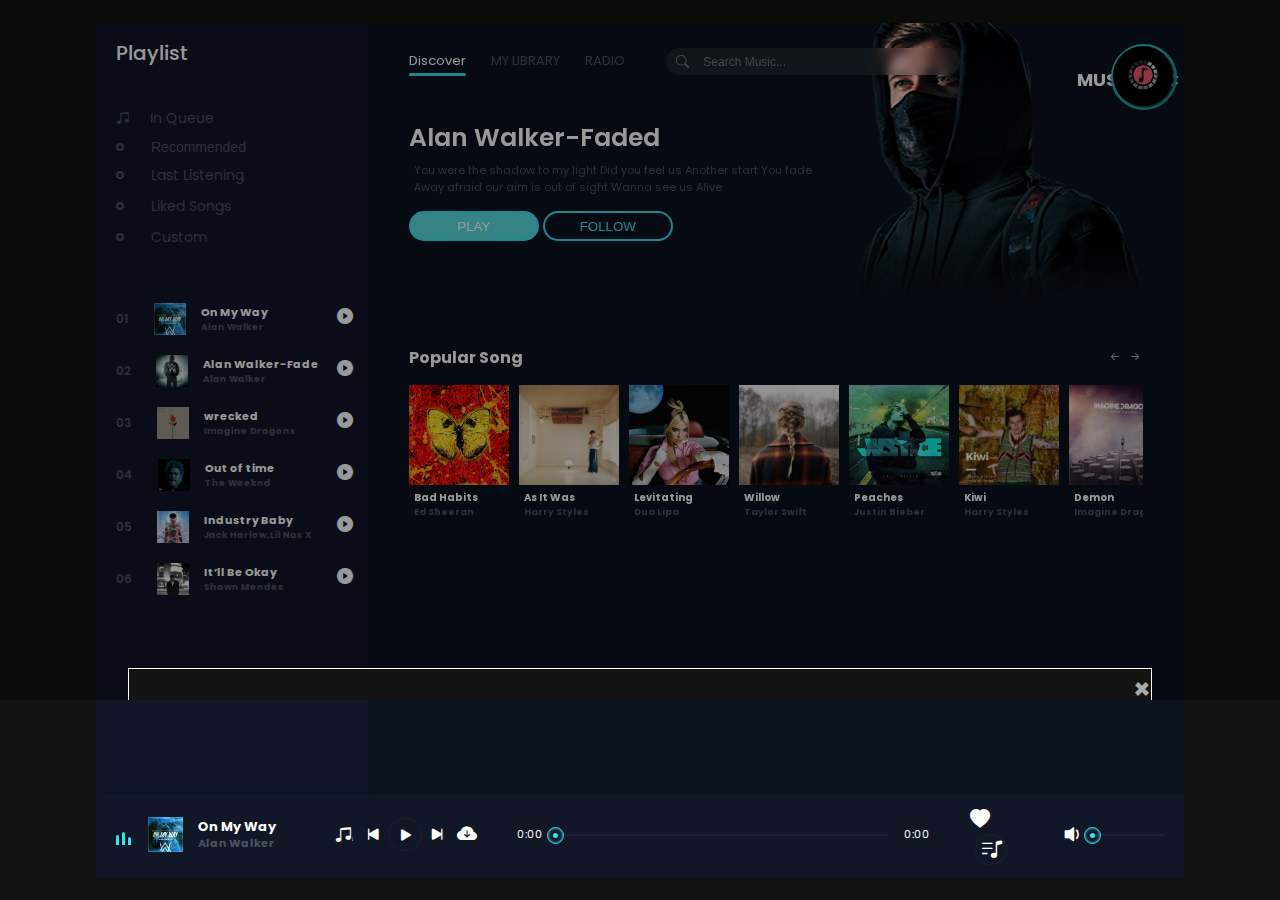
==== player.html @ 67da4c78 "Add files via upload" ====
<!DOCTYPE html>
<html lang="en">

<head>
    <meta charset="UTF-8">
    <meta name="viewport" content="width=device-width, initial-scale=1.0">
    <link rel="stylesheet" href="https://cdn.jsdelivr.net/npm/bootstrap-icons@1.7.2/font/bootstrap-icons.css">
    <link rel="stylesheet" href="style.css">
    <title>Music App</title>
</head>

<body>
    
<header>
    
    <div class="menu_side">
        <h1>Playlist</h1>
        <div class="playlist">
            <h4 class="active"><span></span><i class="bi bi-music-note-beamed"></i> In Queue</h4>
            <h4 ><span></span><i class="bi bi-music-note-beamed"></i><button id="myBtn">Recommended</button></h4>
            <h4 ><span></span><i class="bi bi-music-note-beamed"></i> Last Listening</h4>
            <h4 ><span></span><i class="bi bi-music-note-beamed"></i> Liked Songs</h4>
            <h4 ><span></span><i class="bi bi-music-note-beamed"></i> Custom</h4>
        </div>
        <div id="myModal" class="modal">
            <div class="modal-content">
                <span class="close">&times;</span>
                <iframe src="genre.html"  width="100%" height="100%" frameborder="0"></iframe>
            </div>
        </div>

        <div class="menu_song">
            <li class="songItem">
                <span>01</span>
                <img src="img/1.jpg" alt="Alan">
                <h5>
                    On My Way
                    <div class="subtitle">Alan Walker</div>
                </h5>
                    <i class="bi playListPlay bi-play-circle-fill" id="1"></i>
            </li>
            <li class="songItem">
                <span>02</span>
                <img src="img/1.jpg" alt="Alan">
                <h5>
                    On My Way
                    <div class="subtitle">Alan Walker</div>
                </h5>
                    <i class="bi playListPlay bi-play-circle-fill" id="2"></i>
            </li>
            <li class="songItem">
                <span>03</span>
                <img src="img/1.jpg" alt="Alan">
                <h5>
                    On My Way
                    <div class="subtitle">Alan Walker</div>
                </h5>
                    <i class="bi playListPlay bi-play-circle-fill" id="3"></i>
            </li>
            <li class="songItem">
                <span>04</span>
                <img src="img/1.jpg" alt="Alan">
                <h5>
                    On My Way
                    <div class="subtitle">Alan Walker</div>
                </h5>
                    <i class="bi playListPlay bi-play-circle-fill" id="4"></i>
            </li>
            <li class="songItem">
                <span>05</span>
                <img src="img/1.jpg" alt="Alan">
                <h5>
                    On My Way
                    <div class="subtitle">Alan Walker</div>
                </h5>
                    <i class="bi playListPlay bi-play-circle-fill" id="5"></i>
            </li>
            <li class="songItem">
                <span>06</span>
                <img src="img/1.jpg" alt="Alan">
                <h5>
                    On My Way
                    <div class="subtitle">Alan Walker</div>
                </h5>
                    <i class="bi playListPlay bi-play-circle-fill" id="6"></i>
            </li>
        </div>
    </div>


    <div class="song_side">
        <nav>
            <ul>
                <li>Discover <span></span></li>
                <li>MY LIBRARY</li>
                <li>RADIO</li>
            </ul>
            <div class="search">
                <i class="bi bi-search"></i>
                <input type="text" placeholder="Search Music...">
            </div>
            <a href="index.html"><h4>MUSIC ARC</h4></a>
            <div class="user">
               <a href="index.html"> <img src="img/logo.png" alt="User" title="MUSIC ARCH"></a>
            </div>
        </nav>
        <div class="content">
            <h1>Alan Walker-Faded</h1>
            <p>
                You were the shadow to my light Did you feel us Another start You fade 
                <br>
                Away afraid our aim is out of sight Wanna see us Alive
            </p>
            <div class="buttons">
                <button>PLAY</button>
                <button>FOLLOW</button>
            </div>
        </div>
        <div class="popular_song">
            <div class="h4">
                <h4>Popular Song</h4>
                <div class="btn_s">
                    <i id="left_scroll" class="bi bi-arrow-left-short"></i>
                    <i id="right_scroll" class="bi bi-arrow-right-short"></i>
                </div>
            </div>
            <div class="pop_song">
                <li class="songItem">
                    <div class="img_play">
                        <img src="img/1.jpg" alt="alan">
                        <i class="bi playListPlay bi-play-circle-fill" id="7"></i>
                    </div>
                    <h5>On My Way
                        <br>
                        <div class="subtitle">Alan Walker</div>
                    </h5>
                </li>
                <li class="songItem">
                    <div class="img_play">
                        <img src="img/1.jpg" alt="alan">
                        <i class="bi playListPlay bi-play-circle-fill" id="8"></i>
                        <!-- change All id  -->
                    </div>
                    <h5>On My Way
                        <br>
                        <div class="subtitle">Alan Walker</div>
                    </h5>
                </li>
                <li class="songItem">
                    <div class="img_play">
                        <img src="img/1.jpg" alt="alan">
                        <i class="bi playListPlay bi-play-circle-fill" id="9"></i>
                    </div>
                    <h5>On My Way
                        <br>
                        <div class="subtitle">Alan Walker</div>
                    </h5>
                </li>
                <li class="songItem">
                    <div class="img_play">
                        <img src="img/1.jpg" alt="alan">
                        <i class="bi playListPlay bi-play-circle-fill" id="10"></i>
                    </div>
                    <h5>On My Way
                        <br>
                        <div class="subtitle">Alan Walker</div>
                    </h5>
                </li>
                <li class="songItem">
                    <div class="img_play">
                        <img src="img/1.jpg" alt="alan">
                        <i class="bi playListPlay bi-play-circle-fill" id="11"></i>
                    </div>
                    <h5>On My Way
                        <br>
                        <div class="subtitle">Alan Walker</div>
                    </h5>
                </li>
                <li class="songItem">
                    <div class="img_play">
                        <img src="img/1.jpg" alt="alan">
                        <i class="bi playListPlay bi-play-circle-fill" id="12"></i>
                    </div>
                    <h5>On My Way
                        <br>
                        <div class="subtitle">Alan Walker</div>
                    </h5>
                </li>
                <li class="songItem">
                    <div class="img_play">
                        <img src="img/1.jpg" alt="alan">
                        <i class="bi playListPlay bi-play-circle-fill" id="13"></i>
                    </div>
                    <h5>On My Way
                        <br>
                        <div class="subtitle">Alan Walker</div>
                    </h5>
                </li>
                <li class="songItem">
                    <div class="img_play">
                        <img src="img/1.jpg" alt="alan">
                        <i class="bi playListPlay bi-play-circle-fill" id="14"></i>
                    </div>
                    <h5>On My Way
                        <br>
                        <div class="subtitle">Alan Walker</div>
                    </h5>
                </li>
                <li class="songItem">
                    <div class="img_play">
                        <img src="img/1.jpg" alt="alan">
                        <i class="bi playListPlay bi-play-circle-fill" id="15"></i>
                    </div>
                    <h5>On My Way
                        <br>
                        <div class="subtitle">Alan Walker</div>
                    </h5>
                </li>
            </div>
        </div>
        
    </div>


    <div class="master_play">
        <div class="wave">
            <div class="wave1"></div>
            <div class="wave1"></div>
            <div class="wave1"></div>
        </div>
        <img src="img/1.jpg" alt="Alan" id="poster_master_play">
        <h5 id="title">On My Way<br>
            <div class="subtitle">Alan Walker</div>
        </h5>
        <div class="icon">
            <!-- <i class="bi bi-cloud-arrow-down-fill"></i> -->
            <i class="bi shuffle bi-music-note-beamed">repeat</i>
            <i class="bi bi-skip-start-fill" id="back"></i>
            <i class="bi bi-play-fill" id="masterPlay"></i>
            <i class="bi bi-skip-end-fill" id="next"></i>
            <a href="" download id="download_music" ><i class="bi bi-cloud-arrow-down-fill"></i></a>
            
        </div>
        <span id="currentStart">0:00</span>
        <div class="bar">
            <input type="range" id="seek" min="0" value="0" max="100">
            <div class="bar2" id="bar2"></div>
            <div class="dot"></div>
        </div>
        <span id="currentEnd">0:00</span>
        <div class="icon2">
            <i class="bi bi-heart-fill"></i>
            <i class="bi bi-music-note-list" title="Lyrics"></i>
        </div>
        <div class="vol">
            <i class="bi bi-volume-down-fill" id="vol_icon"></i>
            <input type="range" id="vol" min="0" value="30" max="100">
            <div class="vol_bar"></div>
            <div class="dot" id="vol_dot"></div>
        </div>
    </div>
</header>
<script>
    // Get the modal
    var modal = document.getElementById("myModal");
    
    // Get the button that opens the modal
    var btn = document.getElementById("myBtn");
    
    // Get the <span> element that closes the modal
    var span = document.getElementsByClassName("close")[0];
    
    // When the user clicks the button, open the modal 
    btn.onclick = function() {
      modal.style.display = "block";
    }
    
    // When the user clicks on <span> (x), close the modal
    span.onclick = function() {
      modal.style.display = "none";
    }
    
    // When the user clicks anywhere outside of the modal, close it
    window.onclick = function(event) {
      if (event.target == modal) {
        modal.style.display = "none";
      }
    }
    </script>
    <script src="app.js"></script>
</body>

</html>
---- style.css ----
/* Google Font 'Poppins'  */
@import url('https://fonts.googleapis.com/css2?family=Poppins:wght@100;200;300;400;500;600;700;800;900&display=swap');
* {
    padding: 0%;
    margin: 0%;
    box-sizing: border-box;
}

body {
    width: 100%;
    height: 100vh;
    background-color: #131312;
    font-family: 'Poppins' , sans-serif;
    display: flex;
    align-items: center;
    justify-content: center;
}

header {
    width: 85%;
    height: 95%;
    /* border: 1px solid #fff; */
    display: flex;
    flex-wrap: wrap;
    overflow: hidden;
}

header .menu_side, .song_side {
    position: relative;
    width: 25%;
    height: 90%;
    /* border: 1px solid #fff; */
    background-color: #111727;
    box-shadow: 5px 0px 2px #090f1f;
    color: #fff;
}


header .song_side {
    width: 75%;
    background: #0b1320;
}

header .master_play {
    width: 100%;
    height: 10%;
    background: #111727;
    box-shadow: 0px 3px 8px #090f1f;
}

header .menu_side h1 {
    font-size: 20px;
    margin: 15px 0px 0px 20px;
    font-weight: 500;
}

header .menu_side .playlist {
    margin:  40px 0px 0px 20px;
}

header .menu_side .playlist h4 {
    font-size: 14px;
    font-weight: 400;
    padding-bottom: 10px;
    color: #4c5262;
    cursor: pointer;
    display: flex;
    align-items: center;
    transition: .3s linear;
}
header .menu_side .playlist h4:hover {
    color: #fff;
}
header .menu_side .playlist h4 span{
    position: relative;
    margin-right: 35px;
}

header .menu_side .playlist h4 #myBtn{
    padding: 0;
    border: none;
    background: none;
    font-size: 14px;
    font-weight: 400;
    color: #4c5262;
    cursor: pointer;
    display: flex;
    align-items: center;
    transition: .3s linear;
}

header .menu_side .modal {
    position: fixed; /* Stay in place */
    z-index: 999999; /* Sit on top */
    left: 0;
    top: -200px;
    padding-top: 100px;
    width: 100%; /* Full width */
    height: 100%; /* Full height */
    overflow: auto; /* Enable scroll if needed */
    background-color: rgb(0,0,0); /* Fallback color */
    background-color: rgba(0,0,0,0.4); /* Black w/ opacity */
  }
  
  header .menu_side .modal .modal-content {
    background-color: #131312;
    margin: 60% auto; /* 15% from the top and centered */
    padding: 0px;
    border: 1px solid rgb(255, 255, 255);
    width: 80%; /* Could be more or less, depending on screen size */
    height: 100%;
  }
  
  header .menu_side .modal .modal-content .close {
    color: #aaa;
    float: right;
    font-size: 28px;
    font-weight: bold;
  }

  header .menu_side .modal .modal-content .close:hover {
    color: white;
    text-decoration: none;
    cursor: pointer;
  }
  header .menu_side .modal .modal-content .close:focus {
    color: white;
    text-decoration: none;
    cursor: pointer;
  }
  

header .menu_side .playlist h4 span::before{
    content: '';
    position: absolute;
    width: 4px;
    height: 4px;
    border: 2px solid #4c5262;
    border-radius: 50%;
    top: -4px;
    transition: .3s linear;
}
header .menu_side .playlist h4:hover span::before{
    border: 2px solid #fff;
}
header .menu_side .playlist h4 .bi{
    display: none;
}
header .menu_side .playlist h4 .bi{
    display: none;
}

header .menu_side .playlist .active span{
    display: none;
}
header .menu_side .playlist .active .bi{
    display: flex;
    margin-right: 20px;
}
header .menu_side .menu_song {
    width: 100%;
    height: 300px;
    /* border: 1px solid #fff; */
    margin-top: 40px;
}
header .menu_side .menu_song li{
    position: relative;
    list-style-type: none;
    padding: 5px 0px 5px 20px;
    display: flex;
    align-items: center;
    margin-bottom: 10px;
    cursor: pointer;
    transition: .3s linear;
}
header .menu_side .menu_song li:hover{
    background: rgb(105, 105, 170,.1);
}
header .menu_side .menu_song li span{
    font-size: 12px;
    font-weight: 600;
    color: #4c5262;
}
header .menu_side .menu_song li img{
    width: 32px;
    height: 32px;
    margin-left: 25px;
}
header .menu_side .menu_song li h5{
    font-size: 11px;
    margin-left: 15px;
}
header .menu_side .menu_song li h5 .subtitle{
    font-size: 9px;
    color: #4c5262;
}
header .menu_side .menu_song li .bi{
    position: absolute;
    right: 15px;
    top: 6px;
    font-size: 16px;
}

header .master_play {
    display: flex;
    align-items: center;
    padding: 0px 20px;
}
header .master_play .wave{
    width: 30px;
    height: 30px;
    /* border: 1px solid #fff; */
    padding-bottom: 5px;
    display: flex;
    align-items: flex-end;
    margin-right: 10px;
}
header .master_play .wave .wave1{
    width: 3px;
    height: 10px;
    margin-right: 3px ;
    border-radius: 10px 10px 0px 0px ;
    background: #36e2ec;
    animation: unset;
}
header .master_play .wave .wave1:nth-child(2){
    height: 13px;
    /* animation-delay: .4s; */
}
header .master_play .wave .wave1:nth-child(3){
    height: 8px;
    /* animation-delay: .8s; */
}
/* javascript class wave  */
header .master_play .active2 .wave1{
    animation: wave .5s linear infinite;
}
header .master_play .active2 .wave1:nth-child(2){
    animation-delay: .4s;
}
header .master_play .active2 .wave1:nth-child(3){
    animation-delay: .8s;
}

@keyframes wave {
    0%{
        height: 10px;
    }
    50%{
        height: 15px;
    }
    100%{
        height: 10px;
    }
}


header .master_play img {
    width: 35px;
    height: 35px;
}
header .master_play h5 {
    width: 130px;
    font-size: 13px;
    margin-left: 15px;
    color: #fff;
    line-height: 17px;
}
header .master_play h5 .subtitle{
   font-size: 11px;
   color: #4c5262;
}
header .master_play .icon{
   font-size: 20px;
   color: #fff;
   margin: 0px 20px 0px 40px;
   outline: none;
   display: flex;
   align-items: center;
}


header .master_play .icon .bi{
cursor: pointer;
outline: none;
}

header .master_play .icon .shuffle{
    font-size: 17px;
    margin-right: 10px;
    display: flex;
    align-items: center;
    width: 18px;
    /* border: 1px solid #fff; */
    overflow:hidden;
}

header .master_play .icon #download_music{
    color: #fff;

}

header .master_play .icon #download_music .bi{
    font-size: 20px;    
    margin-left: 10px;
}

header .master_play .icon .bi:nth-child(3){
border: 1px solid rgb(105, 105, 170,.1);
border-radius: 50%;
padding: 1px 5px 0px 7px;
margin: 0px 5px;
transition: .3s linear;
}

header .master_play .icon2{
    font-size: 20px;
    color: #fff;
    margin: 0px 20px 0px 40px;
    outline: none; 
    }
    
    header .master_play .icon2 .bi{
    cursor: pointer;
    outline: none;
    }
    header .master_play .icon2 .bi:nth-child(2){
        border: 1px solid rgb(105, 105, 170,.1);
        border-radius: 50%;
        padding: 1px 4px 0px 6px;
        margin: 0px 5px;
        transition: .3s linear;
        }

header .master_play span {
    color: #fff;
    width: 32px;
    font-size: 11px;
    font-weight: 400;
}
header .master_play #currentStart{
    margin: 0px 0px 0px 20px;
}

header .master_play .bar {
    position: relative;
    width: 43%;
    height: 2px;
    background: rgb(105, 105, 170,.1);
    margin: 0px 15px 0px 10px;
}
header .master_play .bar .bar2{
   position: absolute;
   background: #36e2ec;
   width: 0%;
   height: 100%;
   top: 0;
   transition: 1s linear;
}
header .master_play .bar .dot{
   position: absolute;
   width: 5px;
   height: 5px;
   background: #36e2ec;
   border-radius: 50%;
   left: 0%;
   top: -1px;
   transition: 1s linear;
}
header .master_play .bar .dot::before{
    content: '';
   position: absolute;
   width: 15px;
   height: 15px;
   border:1px solid #36e2ec;
   border-radius: 50%;
   left: -6px;
   top: -6px;
  box-shadow: inset 0px 0px 3px #36e2ec;
}
header .master_play .bar input{
   position: absolute;
   width: 100%;
   top: -6px;
   left: 0;
   cursor: pointer;
   z-index: 99999999;
   transition: 3s linear;
   opacity: 0;
}
header .master_play .vol{
  position: relative;
  width: 100px;
  height: 2px;
  margin-left: 50px;
 background: rgb(105, 105, 170,.1); 
}
header .master_play .vol .bi{
position: absolute;
color: #fff;
font-size: 25px;
top: -17px;
left: -30px;
}
header .master_play .vol input{
    position: absolute;
    width: 100%;
    top: -10px;
    left: 0;
    cursor: pointer;
    z-index: 99999999;
    transition: 0.3s linear;
    opacity: 0;
 }

 header .master_play .vol .vol_bar{
    position: absolute;
    background: #36e2ec;
    width: 0%;
    height: 100%;
    top: 0;
    transition: 1s linear;
 }
 header .master_play .vol .dot{
    position: absolute;
    width: 5px;
    height: 5px;
    background: #36e2ec;
    border-radius: 50%;
    left: 0%;
    top: -1px;
    transition: 1s linear;
 }
 header .master_play .vol .dot::before{
     content: '';
    position: absolute;
    width: 15px;
    height: 15px;
    border:1px solid #36e2ec;
    border-radius: 50%;
    left: -6px;
    top: -6px;
   box-shadow: inset 0px 0px 3px #36e2ec;
 }

 header .song_side {
     z-index: 2;
 }
 header .song_side::before{
     content: '';
     position: absolute;
     width: 100%;
     height: 300px;
     background: url('img/bg.png');
     z-index: -1;
 }
 header .song_side nav{
    width: 90%;
    height: 10%;
    margin: auto;
    /* border: 1px solid #fff; */
    display: flex;
    align-items: center;
    justify-content: space-between;
 }
 header .song_side nav ul{
    display: flex;
 }
 header .song_side nav ul li{
    position: relative;
    list-style-type: none;
    font-size: 13px;
    color: #4c5262;
    margin-right: 25px;
    cursor: pointer;
    transition: .3s linear;
 }
 header .song_side nav ul li:hover{
   color: #fff;
 }
 header .song_side nav ul li:nth-child(1){
   color: #fff;
 }
 header .song_side nav ul li span{
   position: absolute;
   width: 100%;
   height: 2.5px;
   background: #36e2ec;
   bottom: -5px;
   left: 0;
   border-radius: 20px;
 }
 header .song_side nav .search{
   position: relative;
   width: 40%;
   padding: 1px 10px;
   border-radius: 20px;
   color: gray;
 }
 header .song_side nav .search::before{
     content: '';
   position: absolute;
   width: 100%;
   height: 100%;
   border-radius: 20px;
   background: rgb(184, 184, 184,.1);
   backdrop-filter: blur(5px);
   z-index: -1;
 }
 header .song_side nav .search .bi{
    font-size: 13px;
    padding: 3px 0px 0px 10px;
 }
 header .song_side nav .search input{
    background: none;
    outline: none;
    border: none;
    padding: 0px 10px;
    color: #fff;
    font-size: 12px;
 }

 header .song_side nav h4{
    position: relative;
    width: 150px;
    height: 40px;
    cursor: pointer;
    top:25px;
    left: 120px;
    font-size: large;
    
 }

 header .song_side nav a{
    text-decoration: none;    
    color: inherit;
 }
 header .song_side nav .user{
    position: relative;
    width: 30px;
    height: 30px;
    border-radius: 50%;
    cursor: pointer;
 }
 header .song_side nav .user img{
    position: absolute;
    width: 60px;
    height: 60px;
    border-radius: 50%;
    box-shadow: 2px 2px 8px #131312;
 }

 header .song_side nav .user::before{
    content: '';
    width: 60px;
    height: 60px;
    position: absolute;
    border:3px solid #36e2ec;
    border-radius: 50%;
    left: -2px;
    top: -2px;
    box-shadow: inset 0px 0px 3px #36e2ec; 

}


 header .song_side .content {
     width:90%;
     height: 30%;
     margin: auto;
     /* border: 1px solid #fff; */
     padding-top: 20px;
 }
 
 header .song_side .content h1{
    font-size: 25px;
    font-weight: 600;
 }
 header .song_side .content p{
    font-size: 11px;
    font-weight: 400;
    color: #4c5262;
    margin: 5px;
 }
 header .song_side .content .buttons{
    margin-top: 15px;
 }
 header .song_side .content .buttons button{
    width: 130px;
    height: 30px;
    border: 2px solid #36e2ec;
    outline: none;
    border-radius: 20px;
    background: #5adae0;
    color: #fff;
    cursor: pointer;
    transition: .3s linear;
 }
 header .song_side .content .buttons button:hover{
    border: 2px solid #36e2ec;
    background: none;
    color: #36e2ec;
 }
 header .song_side .content .buttons button:nth-child(2){
    border: 2px solid #36e2ec;
    background: none;
    color: #36e2ec;
 }
 header .song_side .content .buttons button:nth-child(2):hover{
    border: 2px solid #36e2ec;
    background: #36e2ec;
    color: #fff;
 }

 header .song_side .popular_song {
     width: 90%;
     height: auto;
     /* border: 1px solid #fff; */
     margin: auto;
     margin-top: 15px;
 }
 header .song_side .popular_song .h4{
    display: flex;
    align-items: center;
    justify-content: space-between;
 }
 header .song_side .popular_song .h4 .bi{
    color: #a4a8b4;
    cursor: pointer;
    transition: .3s linear;
 }
 header .song_side .popular_song .h4 .bi:hover{
    color: #fff;
 }

 header .song_side .popular_song .pop_song {
     width: 100%;
     height: 150px;
     margin-top: 15px;
     display: flex;
     overflow-x: auto;
     scroll-behavior: smooth;
 }
 header .song_side .popular_song .pop_song::-webkit-scrollbar{
     display: none;
 }
 header .song_side .popular_song .pop_song li{
     min-width: 100px;
     height: 140px;
     list-style-type: none;
     margin-right: 10px;
     transition: .3s linear;
 }
 header .song_side .popular_song .pop_song li:hover{
     background: rgb(105, 105, 170,.1);
 }
 header .song_side .popular_song .pop_song li .img_play{
    position: relative;
    width: 100px;
    height: 100px;
    display: flex;
    align-items: center;
    justify-content: center;
 }
 header .song_side .popular_song .pop_song li .img_play img{
   width: 100%;
   height: 100%;
 }
 header .song_side .popular_song .pop_song li .img_play .bi{
   position: absolute;
   font-size: 20px;
   cursor: pointer;
   transition: .3s linear;
   opacity: 0;
 }
 header .song_side .popular_song .pop_song li .img_play:hover .bi{
   opacity: 1;
 }

 header .song_side .popular_song .pop_song li h5{
   padding: 5px 0px 0px 5px;
   line-height: 15px;
   font-size: 10px;
 }
 header .song_side .popular_song .pop_song li h5 .subtitle{
   font-size: 9px;
   color: #4c5262;
 }
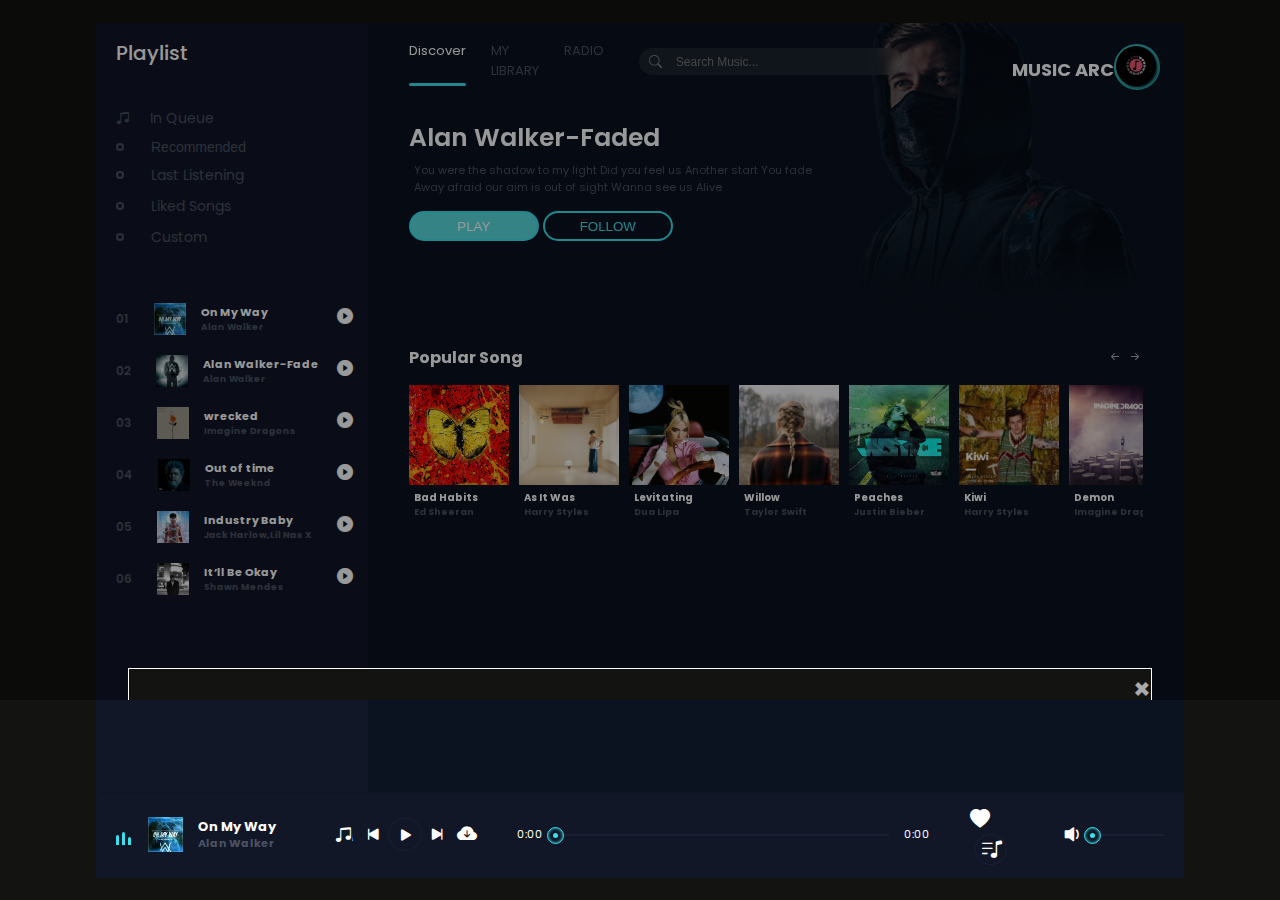
==== commit 136dbcaf: "Add files via upload" ====
--- a/player.html
+++ b/player.html
@@ -6,7 +6,7 @@
     <meta name="viewport" content="width=device-width, initial-scale=1.0">
     <link rel="stylesheet" href="https://cdn.jsdelivr.net/npm/bootstrap-icons@1.7.2/font/bootstrap-icons.css">
     <link rel="stylesheet" href="style.css">
-    <title>Music App</title>
+    <title>MUSIC ARC</title>
 </head>
 
 <body>
@@ -25,7 +25,7 @@
         <div id="myModal" class="modal">
             <div class="modal-content">
                 <span class="close">&times;</span>
-                <iframe src="genre.html"  width="100%" height="100%" frameborder="0"></iframe>
+                <iframe src="Final_genre.html"  width="100%" height="100%" frameborder="0"></iframe>
             </div>
         </div>
 
@@ -98,6 +98,16 @@
             <div class="search">
                 <i class="bi bi-search"></i>
                 <input type="text" placeholder="Search Music...">
+                <div class="search_result">
+                    <!--a href="#" class="card">
+                        <img src="1.jpg" alt="">
+                        <div class="content">
+                            On My Way
+                            <div class="subtitle">Alan Walker</div>
+                        </div>
+                    </a-->
+    
+                </div>
             </div>
             <a href="index.html"><h4>MUSIC ARC</h4></a>
             <div class="user">
@@ -234,11 +244,11 @@
         </h5>
         <div class="icon">
             <!-- <i class="bi bi-cloud-arrow-down-fill"></i> -->
-            <i class="bi shuffle bi-music-note-beamed">repeat</i>
-            <i class="bi bi-skip-start-fill" id="back"></i>
-            <i class="bi bi-play-fill" id="masterPlay"></i>
-            <i class="bi bi-skip-end-fill" id="next"></i>
-            <a href="" download id="download_music" ><i class="bi bi-cloud-arrow-down-fill"></i></a>
+            <i class="bi shuffle bi-music-note-beamed" title="Shuffle">repeat</i>
+            <i class="bi bi-skip-start-fill" id="back" title="Previous"></i>
+            <i class="bi bi-play-fill" id="masterPlay" title="Play"></i>
+            <i class="bi bi-skip-end-fill" id="next" title="Next"></i>
+            <a href="" download id="download_music" title="Download"><i class="bi bi-cloud-arrow-down-fill"></i></a>
             
         </div>
         <span id="currentStart">0:00</span>
@@ -249,7 +259,7 @@
         </div>
         <span id="currentEnd">0:00</span>
         <div class="icon2">
-            <i class="bi bi-heart-fill"></i>
+            <i class="bi bi-heart-fill" title="Like"></i>
             <i class="bi bi-music-note-list" title="Lyrics"></i>
         </div>
         <div class="vol">
--- a/style.css
+++ b/style.css
@@ -4,6 +4,7 @@
     padding: 0%;
     margin: 0%;
     box-sizing: border-box;
+   
 }
 
 body {
@@ -14,6 +15,7 @@
     display: flex;
     align-items: center;
     justify-content: center;
+    zoom: 1;
 }
 
 header {
@@ -429,7 +431,6 @@
     border-radius: 50%;
     left: 0%;
     top: -1px;
-    transition: 1s linear;
  }
  header .master_play .vol .dot::before{
      content: '';
@@ -452,6 +453,7 @@
      width: 100%;
      height: 300px;
      background: url('img/bg.png');
+     opacity: 0.4;
      z-index: -1;
  }
  header .song_side nav{
@@ -510,7 +512,9 @@
  header .song_side nav .search .bi{
     font-size: 13px;
     padding: 3px 0px 0px 10px;
- }
+    cursor: pointer;
+ }
+
  header .song_side nav .search input{
     background: none;
     outline: none;
@@ -520,12 +524,69 @@
     font-size: 12px;
  }
 
+ header .song_side nav .search .search_result {
+      position: absolute;
+      width: 100%;
+      height: 200px;
+     /* border: 1px solid #fff; */
+      margin-top: 10px;
+      border-radius: 10px;
+      display: flex;
+      align-items: flex-start;
+      justify-content: flex-start;
+      flex-direction: column;
+      overflow: auto;
+ }
+
+ header .song_side nav .search .search_result::-webkit-scrollbar {
+    display: none;
+}
+
+ header .song_side nav .search .search_result .card{
+    width: 100%;
+    min-height: 45px;
+   /* border: 1px solid #fff;*/
+    display: none;
+    align-items: center;
+    padding: 0px 5px;
+    text-decoration: none;
+    background: rgb(184, 184, 184,.1);
+    margin-bottom: 5px;
+}
+
+header .song_side nav .search .search_result .card img{
+    width: 35px;
+    height: 35px;
+    border-radius: 5px;
+}
+
+header .song_side nav .search .search_result .card .content{
+    width: 80%;
+    height: 100%;
+   /* border: 1px solid #fff;*/
+    padding: 0;
+    font-size: 13px;
+    font-weight: 600;
+    color: #fff;
+    display: flex;
+    align-items: flex-start;
+    justify-content: center;
+    flex-direction: column;
+}
+
+header .song_side nav .search .search_result .card .content .subtitle{
+    font-size: 11px;
+    color: #a4a8b4;
+    font-weight: 500;
+}
+
  header .song_side nav h4{
     position: relative;
+    margin-right: 74px;
     width: 150px;
     height: 40px;
     cursor: pointer;
-    top:25px;
+    top:15px;
     left: 120px;
     font-size: large;
     
@@ -544,16 +605,16 @@
  }
  header .song_side nav .user img{
     position: absolute;
-    width: 60px;
-    height: 60px;
+    width: 40px;
+    height: 40px;
     border-radius: 50%;
     box-shadow: 2px 2px 8px #131312;
  }
 
  header .song_side nav .user::before{
     content: '';
-    width: 60px;
-    height: 60px;
+    width: 40px;
+    height: 40px;
     position: absolute;
     border:3px solid #36e2ec;
     border-radius: 50%;
